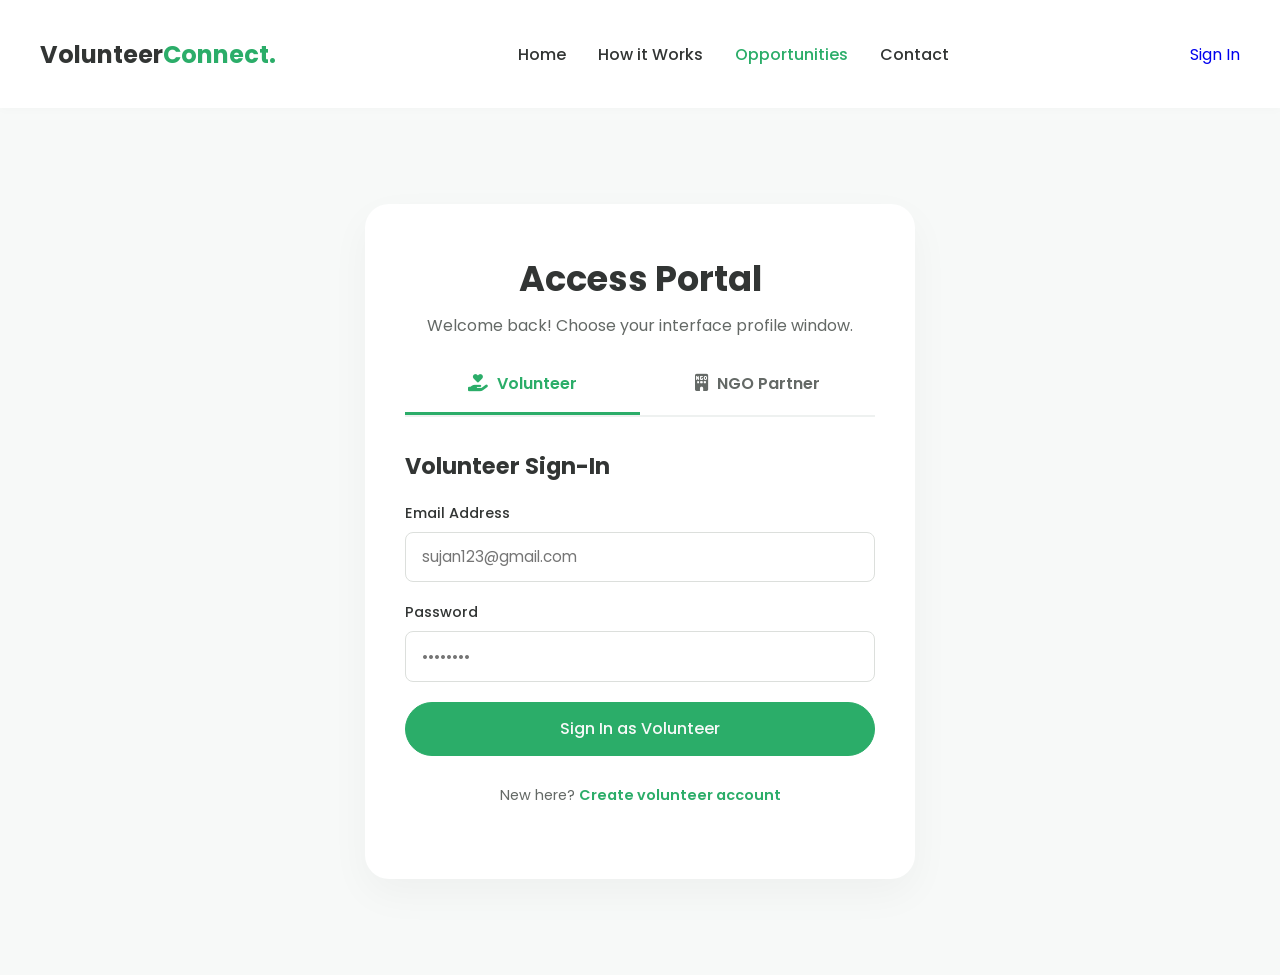
==== portal.html @ c7bcc5b9 "added new branch" ====
<!DOCTYPE html>
<html lang="en">
<head>
  <meta charset="UTF-8">
  <meta name="viewport" content="width=device-width, initial-scale=1.0">
  <title>Access Portal - Volunteer Connect</title>
  <link rel="stylesheet" href="https://cdnjs.cloudflare.com/ajax/libs/font-awesome/6.5.2/css/all.min.css">
  <link rel="stylesheet" href="style.css">
</head>
<body>

  <!-- NAVIGATION BAR (Identical structure for fluid mapping context) -->
  <header>
    <nav class="navbar container">
      <div class="logo">
        <a href="#" class="logo-txt"><span>Volunteer</span>Connect.</a>
      </div>
      <ul class="navlist" id="navlist">
        <li><a href="index.html" class="navlinks">Home</a></li>
        <li><a href="index.html#steps-section" class="navlinks">How it Works</a></li>
        <li><a href="portal.html" class="navlinks active">Opportunities</a></li>
        <li><a href="#" class="navlinks">Contact</a></li>
      </ul>
      <div class="nav-auth-container" id="navAuthContainer">
        <a href="portal.html" class="nav-signin-btn">Sign In</a>
      </div>
      <div class="hamburger" id="hamburger">
        <div class="burger"></div>
        <div class="burger"></div>
        <div class="burger"></div>
      </div>
    </nav>
  </header>

  <main>
    <!-- DUAL TABBED LOGIN FORM COMPONENT SECTION -->
    <section class="portal-section">
      <div class="portal-container">
        <h2>Access Portal</h2>
        <p class="portal-subtitle">Welcome back! Choose your interface profile window.</p>
        
        <!-- Interactive Form Switches -->
        <div class="tab-header">
          <button class="tab-btn active-tab" data-target="volunteer-form">
            <i class="fa-solid fa-hand-holding-heart"></i> Volunteer
          </button>
          <button class="tab-btn" data-target="ngo-form">
            <i class="fa-solid fa-building-ngo"></i> NGO Partner
          </button>
        </div>

        <!-- Layout Forms Wrapper Elements -->
        <div class="tab-content">
          
          <!-- Form Segment A: Individual Volunteer Sign-In -->
          <form id="volunteer-form" class="auth-form active-form" onsubmit="mockSignIn(event, 'volunteer')">
            <h3>Volunteer Sign-In</h3>
            <div class="input-group">
              <label for="v-email">Email Address</label>
              <input type="email" id="v-email" placeholder="sujan123@gmail.com" required>
            </div>
            <div class="input-group">
              <label for="v-password">Password</label>
              <input type="password" id="v-password" placeholder="••••••••" required>
            </div>
            <button type="submit" class="btn-primary w-100">Sign In as Volunteer</button>
            <p class="form-footer">New here? <a href="#">Create volunteer account</a></p>
          </form>

          <!-- Form Segment B: Verified Organization Sign-In -->
          <form id="ngo-form" class="auth-form" onsubmit="mockSignIn(event, 'ngo')">
            <h3>NGO & Partner Sign-In</h3>
            <div class="input-group">
              <label for="ngo-email">Organization Email</label>
              <input type="email" id="ngo-email" placeholder="contact@redcross.org" required>
            </div>
            <div class="input-group">
              <label for="ngo-password">Password</label>
              <input type="password" id="ngo-password" placeholder="••••••••" required>
            </div>
            <button type="submit" class="btn-primary w-100">Sign In as NGO Partner</button>
            <p class="form-footer">Want to recruit helpers? <a href="#">Apply for Organization Access</a></p>
          </form>
          
        </div>
      </div>
    </section>
  </main>



  <script>
    // Tab switching engine
    const tabButtons = document.querySelectorAll('.tab-btn');
    const authForms = document.querySelectorAll('.auth-form');

    tabButtons.forEach(button => {
      button.addEventListener('click', () => {
        const targetId = button.getAttribute('data-target');
        
        tabButtons.forEach(btn => btn.classList.remove('active-tab'));
        authForms.forEach(form => form.classList.remove('active-form'));

        button.classList.add('active-tab');
        document.getElementById(targetId).classList.add('active-form');
      });
    });

    // Mock Login Process: Set localized storage data flag, redirect to dashboard/home page
    function mockSignIn(event, type) {
      event.preventDefault(); // Stop page from submitting normally
      localStorage.setItem('isLoggedIn', 'true');
      localStorage.setItem('userType', type);
      window.location.href = 'index.html'; // Redirect to home showing logged-in profile interface layout
    }

    // Keep mobile nav menu operational
    const hamburger = document.getElementById('hamburger');
    const navlist = document.getElementById('navlist');
    hamburger.addEventListener('click', () => {
      navlist.classList.toggle('open');
      hamburger.classList.toggle('toggle');
    });
  </script>
</body>
</html>
---- style.css ----
/* Fonts Configuration */
@import url('https://fonts.googleapis.com/css2?family=Poppins:ital,wght@0,300;0,400;0,500;0,600;0,700;0,800;1,400&display=swap');

* {
  margin: 0;
  padding: 0;
  box-sizing: border-box;
  font-family: "Poppins", sans-serif;
}

/* Structural Layout Variables */
:root {
  --green: #2bad69;
  --black: #323534;
  --white: #f7f9f8;
  --gray: #646966;
  --glow: #e2ffef;
  --red: #eb4d4b; /* Added previously missing red token */
  --transition: all 0.3s ease-in-out;
}

body {
  background-color: var(--white);
  color: var(--black);
  overflow-x: hidden;
}

/* Layout Utilities */
.container {
  width: 85%;
  max-width: 1200px;
  margin: auto;
}

a {
  text-decoration: none;
}

li {
  list-style: none;
}

/* Header Design */
header {
  height: 12vh;
  display: flex;
  align-items: center;
  background: white;
  box-shadow: 0 2px 10px rgba(0,0,0,0.02);
  position: sticky;
  top: 0;
  z-index: 1000;
}

.navbar {
  display: flex;
  justify-content: space-between;
  align-items: center;
  width: 100%;
}

.logo-txt {
  font-size: 1.5rem;
  color: var(--green);
  font-weight: bold;
}

.logo-txt span {
  color: var(--black);
}

.navlist {
  display: flex;
  align-items: center;
  gap: 2rem;
}

.navlinks {
  color: var(--black);
  font-weight: 500;
  transition: var(--transition);
}

.navlinks:hover, .navlinks.active {
  color: var(--green);
}

/* Action Icon Buttons */
.nav-icons {
  display: flex;
  gap: 0.5rem;
}

.icons-link {
  background: var(--green);
  width: 2.2rem;
  height: 2.2rem;
  border-radius: 50%;
  display: grid;
  place-items: center;
  transition: var(--transition);
}

.icons-link:hover {
  transform: translateY(-8%);
}

.fa-solid {
  font-size: 1.1rem; /* Fixed formatting bug 'font: size' */
  color: var(--white);
}

/* Hero Section Styles */
.hero-section {
  min-height: 88vh;
  display: flex;
  justify-content: space-between;
  align-items: center;
  gap: 2rem;
  padding-block: 2rem;
}

.content {
  flex: 1.2;
}

.watch {
  display: flex;
  align-items: center;
  gap: 0.75rem;
  margin-bottom: 1rem;
}

.watch h3 {
  font-weight: 500;
  font-size: 1rem;
  color: var(--gray);
}

h1 {
  font-size: clamp(2.5rem, 5vw, 4.5rem);
  line-index: 1.1;
  line-height: clamp(2.8rem, 5.5vw, 4.8rem);
  color: var(--black);
  font-weight: 800;
}

h1 span {
  color: var(--green);
}

p {
  color: var(--gray);
  margin-block: 1.5rem;
  max-width: 520px;
  line-height: 1.6;
}

.image-container {
  flex: 1;
  position: relative;
  display: flex;
  justify-content: center;
}

.image-container::before {
  content: '';
  position: absolute;
  top: 50%;
  left: 50%;
  transform: translate(-50%, -50%);
  background: var(--glow);
  width: 120%;
  height: 120%;
  border-radius: 50%;
  z-index: -1;
  filter: blur(80px);
}

img {
  max-width: 100%; /* Fixed the breaking 'px' typo */
  height: auto;
  border-radius: 1.5rem;
}

/* Unified Buttons */
.btn-container {
  display: flex;
  gap: 1rem;
  flex-wrap: wrap;
}

button {
  cursor: pointer;
  transition: var(--transition);
}

.btn-primary {
  background: var(--green);
  color: var(--white);
  border: 0.1rem solid var(--green);
  padding: 0.65rem 1.8rem;
  border-radius: 5rem;
  font-size: 1rem;
  font-weight: 500;
}

.btn-primary:hover {
  opacity: 0.9;
  box-shadow: 0 4px 15px rgba(43, 173, 105, 0.3);
}

[data-type='bordered-btn'] {
  background: transparent;
  color: var(--black);
  border: 0.1rem solid var(--gray);
  padding: 0.65rem 1.8rem;
  border-radius: 5rem;
  font-size: 1rem;
  font-weight: 500;
}

[data-type='bordered-btn']:hover {
  border-color: var(--green);
  color: var(--green);
}

/* Secondary Informational Page Section */
.other-section {
  padding-block: 6rem;
  background: white;
}

.column-container {
  display: flex;
  flex-direction: column;
  align-items: center;
}

h2 {
  font-size: 2.2rem;
  color: var(--black);
  text-align: center;
}

[data-type='centered-txt'] {
  text-align: center;
  max-width: 650px;
  margin-block: 0.75rem 3rem;
}

/* Cards Layout Matrix */

.card-container {
  display: grid;
  grid-template-columns: repeat(auto-fit, minmax(300px, 1fr));
  gap: 2.5rem;
  width: 100%;
}

.card {
  background: white;
  padding: 3rem 2rem;
  border-radius: 12px;
  text-align: center;
  position: relative;
  box-shadow: 0 10px 30px rgba(0,0,0,0.02);
  transition: var(--transition);
  border: 1px solid rgba(0,0,0,0.02);
}

.card:hover {
  transform: translateY(-8px);
  box-shadow: 0 15px 35px rgba(43, 173, 105, 0.08);
}

/* Upper left corner numbering for process steps layouts */
.step-number {
  position: absolute;
  top: 1rem;
  left: 1.5rem;
  font-size: 3rem;
  font-weight: 900;
  color: rgba(43, 173, 105, 0.1);
  line-height: 1;
}

.card-icon {
  font-size: 2.5rem;
  color: var(--green);
  margin-bottom: 1.5rem;
}

.card h3 {
  margin-bottom: 0.75rem;
  font-size: 1.35rem;
  color: var(--black);
}

/* Modern Tabbed Login Portal */
.portal-section {
  padding-block: 6rem;
  background-color: var(--white);
  display: flex;
  justify-content: center;
}

.portal-container {
  background: #ffffff;
  padding: 3rem 2.5rem;
  border-radius: 1.5rem;
  box-shadow: 0 15px 40px rgba(0,0,0,0.04);
  width: 100%;
  max-width: 550px;
}

.portal-subtitle {
  text-align: center;
  margin-block: 0.5rem 2rem;
}

.tab-header {
  display: flex;
  border-bottom: 2px solid #eef1f0;
  margin-bottom: 2rem;
}

.tab-btn {
  flex: 1;
  background: none;
  border: none;
  padding-bottom: 1rem;
  font-size: 1rem;
  font-weight: 600;
  color: var(--gray);
  border-bottom: 3px solid transparent;
}

.tab-btn i {
  color: inherit;
  margin-right: 5px;
}

.tab-btn.active-tab {
  color: var(--green);
  border-bottom-color: var(--green);
}

.tab-content {
  position: relative;
}

.auth-form {
  display: none;
  flex-direction: column;
  gap: 1.25rem;
}

.auth-form.active-form {
  display: flex;
}

.auth-form h3 {
  font-size: 1.4rem;
  color: var(--black);
}

.input-group {
  display: flex;
  flex-direction: column;
  gap: 0.5rem;
}

.input-group label {
  font-size: 0.9rem;
  font-weight: 500;
  color: var(--black);
}

.input-group input {
  padding: 0.8rem 1rem;
  border: 1px solid #dcdfdc;
  border-radius: 0.5rem;
  outline: none;
  font-size: 0.95rem;
  transition: var(--transition);
}

.input-group input:focus {
  border-color: var(--green);
  box-shadow: 0 0 0 3px var(--glow);
}

.w-100 {
  width: 100%;
  padding-block: 0.85rem;
}

.form-footer {
  font-size: 0.9rem;
  text-align: center;
  margin-top: 0.5rem;
}

.form-footer a {
  color: var(--green);
  font-weight: 600;
}

/* Footer Section */
footer {
  background: var(--black);
  color: var(--white);
  text-align: center;
  padding-block: 2rem;
  font-size: 0.9rem;
}

/* Hamburger Responsive Grid System */
.hamburger {
  display: none;
  flex-direction: column;
  cursor: pointer;
}

.burger {
  background: var(--black);
  width: 2rem;
  height: 0.2rem;
  margin: 0.25rem;
  border-radius: 2rem;
  transition: var(--transition);
}

/* Mobile Responsiveness Viewports */
@media (max-width: 968px) {
  .hero-section {
    flex-direction: column-reverse;
    text-align: center;
    justify-content: center;
  }
  
  .content {
    display: flex;
    flex-direction: column;
    align-items: center;
  }

  .watch {
    justify-content: center;
  }

  .btn-container {
    justify-content: center;
  }

  .image-container {
    width: 80%;
    margin-bottom: 2rem;
  }

  .hamburger {
    display: flex;
  }

  /* Structural Shift to Sidebar drawer menu for Mobile */
  .navlist {
    position: fixed;
    top: 12vh;
    right: -100%;
    width: 70%;
    height: 88vh;
    background: white;
    flex-direction: column;
    padding-top: 3rem;
    transition: var(--transition);
    box-shadow: -5px 10px 15px rgba(0,0,0,0.03);
  }

  .nav-icons {
    position: fixed;
    top: calc(12vh + 18rem);
    right: -100%;
    transition: var(--transition);
  }

  .navlist.open, .nav-icons.open {
    right: 0;
  }

  .nav-icons.open {
    right: 35%;
    transform: translateX(50%);
  }

  /* Transform Hamburger Icon into 'X' during Toggle */
  .hamburger.toggle .burger:nth-child(1) {
    transform: rotate(-45deg) translate(-5px, 6deg);
  }
  .hamburger.toggle .burger:nth-child(2) {
    opacity: 0;
  }
  .hamburger.toggle .burger:nth-child(3) {
    transform: rotate(45deg) translate(-5px, -6deg);
  }
}
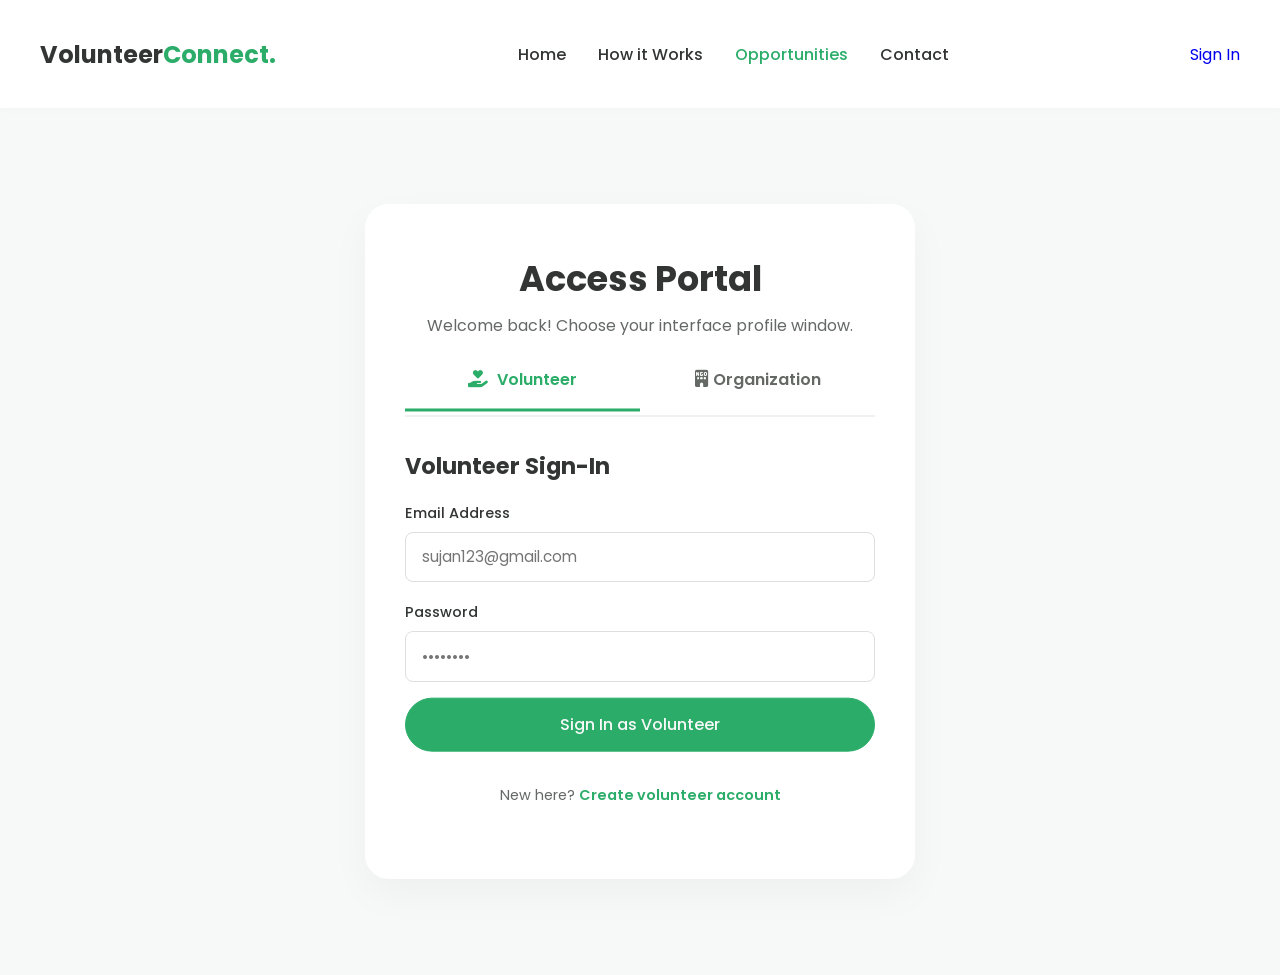
==== commit 86b31649: "basic changes" ====
--- a/portal.html
+++ b/portal.html
@@ -45,7 +45,7 @@
             <i class="fa-solid fa-hand-holding-heart"></i> Volunteer
           </button>
           <button class="tab-btn" data-target="ngo-form">
-            <i class="fa-solid fa-building-ngo"></i> NGO Partner
+            <i class="fa-solid fa-building-ngo"></i>Organization
           </button>
         </div>
 
@@ -69,7 +69,7 @@
 
           <!-- Form Segment B: Verified Organization Sign-In -->
           <form id="ngo-form" class="auth-form" onsubmit="mockSignIn(event, 'ngo')">
-            <h3>NGO & Partner Sign-In</h3>
+            <h3>Organization Sign-In</h3>
             <div class="input-group">
               <label for="ngo-email">Organization Email</label>
               <input type="email" id="ngo-email" placeholder="contact@redcross.org" required>
@@ -78,8 +78,8 @@
               <label for="ngo-password">Password</label>
               <input type="password" id="ngo-password" placeholder="••••••••" required>
             </div>
-            <button type="submit" class="btn-primary w-100">Sign In as NGO Partner</button>
-            <p class="form-footer">Want to recruit helpers? <a href="#">Apply for Organization Access</a></p>
+            <button type="submit" class="btn-primary w-100">Sign In as Organization</button>
+            <p class="form-footer">want to help for a change? <a href="#">Join as Volunteer</a></p>
           </form>
           
         </div>
--- a/style.css
+++ b/style.css
@@ -15,7 +15,7 @@
   --white: #f7f9f8;
   --gray: #646966;
   --glow: #e2ffef;
-  --red: #eb4d4b; /* Added previously missing red token */
+  --red: #eb4d4b; 
   --transition: all 0.3s ease-in-out;
 }
 
@@ -106,7 +106,7 @@
 }
 
 .fa-solid {
-  font-size: 1.1rem; /* Fixed formatting bug 'font: size' */
+  font-size: 1.1rem;
   color: var(--white);
 }
 
@@ -114,21 +114,27 @@
 .hero-section {
   min-height: 88vh;
   display: flex;
-  justify-content: space-between;
-  align-items: center;
+  flex-direction: column; /* Stacks items vertically if needed */
+  justify-content: center; /* Centers content vertically */
+  align-items: center;    /* Centers content horizontally */
+  text-align: center;     /* Centers inline text inside elements */
   gap: 2rem;
   padding-block: 2rem;
 }
 
+
 .content {
   flex: 1.2;
+  align-items: center;
 }
 
 .watch {
   display: flex;
   align-items: center;
+  text-align: center;
   gap: 0.75rem;
   margin-bottom: 1rem;
+  margin-top: 8rem;
 }
 
 .watch h3 {
@@ -139,7 +145,7 @@
 
 h1 {
   font-size: clamp(2.5rem, 5vw, 4.5rem);
-  line-index: 1.1;
+  line-height: 1.1;
   line-height: clamp(2.8rem, 5.5vw, 4.8rem);
   color: var(--black);
   font-weight: 800;
@@ -192,7 +198,7 @@
 
 button {
   cursor: pointer;
-  transition: var(--transition);
+ transform: translateY(-8%);
 }
 
 .btn-primary {
@@ -208,6 +214,10 @@
 .btn-primary:hover {
   opacity: 0.9;
   box-shadow: 0 4px 15px rgba(43, 173, 105, 0.3);
+   transform: translateY(0.01%);
+   transition: opacity 0.25s ease, transform 0.25s ease;
+
+
 }
 
 [data-type='bordered-btn'] {
